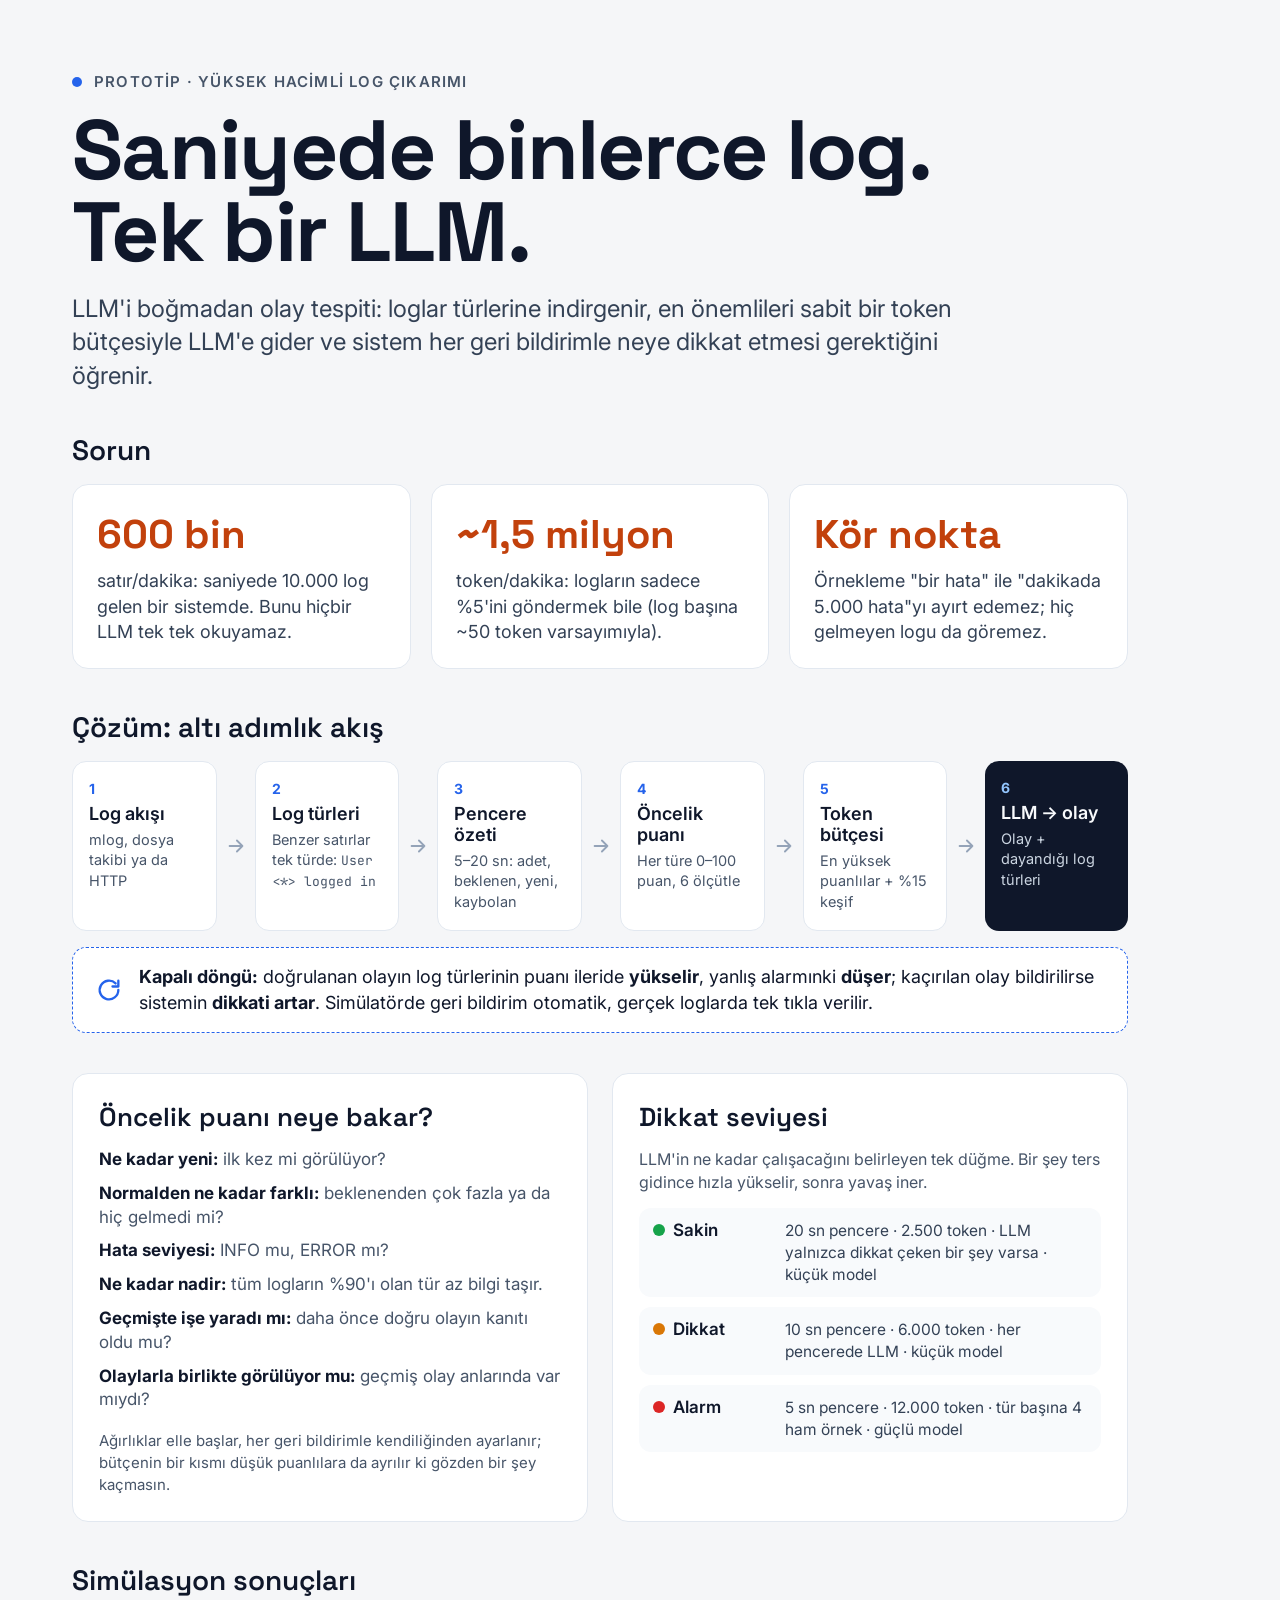
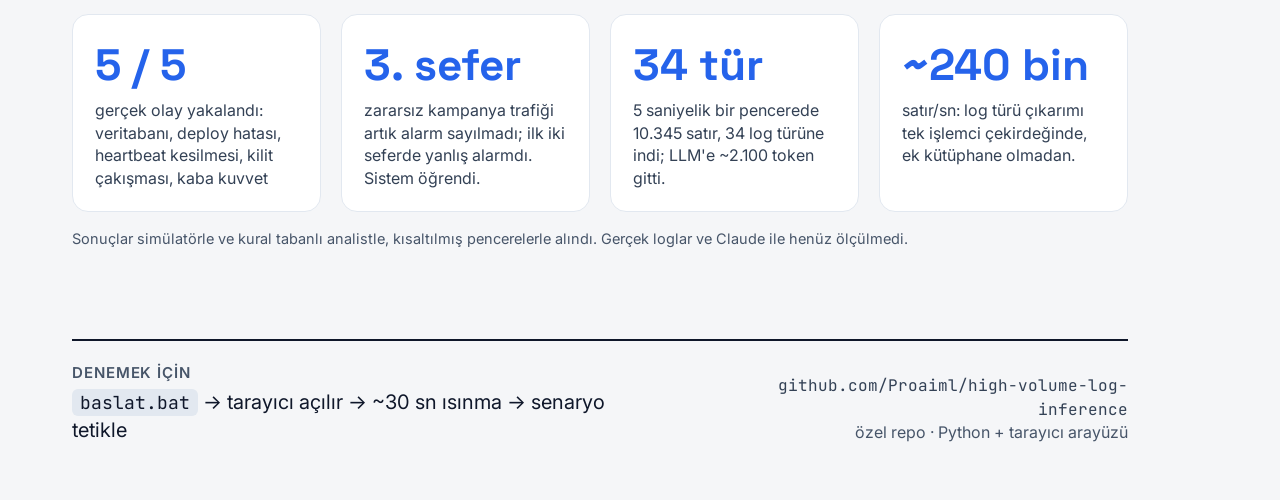
==== docs/poster/poster.html @ c6f1ba6a "Proje posterini ekle (PNG, PDF, HTML) Co-Authored-By: Claude Opus 5.5 <noreply@anthropic.com>" ====
<!doctype html>
<html lang="tr">
<head>
<meta charset="utf-8">
<meta name="viewport" content="width=1200">
<title>Log Çıkarım Prototipi — Poster</title>
<link rel="preconnect" href="https://fonts.googleapis.com">
<link href="https://fonts.googleapis.com/css2?family=Inter:wght@400;500;600;700&amp;family=Space+Grotesk:wght@500;600;700&amp;family=JetBrains+Mono:wght@400;500&amp;display=swap" rel="stylesheet">
<style>
body{margin:0;background:#F5F6F8}
@page{size:1200px 2100px;margin:0}
@media print{html,body{width:1200px;height:2100px;overflow:hidden}body{-webkit-print-color-adjust:exact;print-color-adjust:exact}}
a{color:#1D4ED8}a:hover{color:#1E3A8A}
</style>
</head>
<body>
<div style="width: 1200px; height: 2100px; box-sizing: border-box; padding: 72px 72px 56px; background: #F5F6F8; color: #0F172A; font-family: Inter, system-ui, sans-serif; display: flex; flex-direction: column; gap: 40px">

  <header style="display: flex; flex-direction: column; gap: 18px">
    <div style="display: flex; align-items: center; gap: 12px; font-size: 15px; font-weight: 600; letter-spacing: 0.08em; color: #475569">
      <span style="width: 10px; height: 10px; border-radius: 50%; background: #2563EB"></span>
      <span>PROTOTİP · YÜKSEK HACİMLİ LOG ÇIKARIMI</span>
    </div>
    <h1 style="margin: 0; font-family: 'Space Grotesk', Inter, sans-serif; font-size: 84px; line-height: 0.98; font-weight: 700; letter-spacing: -0.02em">Saniyede binlerce log.<br>Tek bir LLM.</h1>
    <p style="margin: 0; max-width: 900px; font-size: 24px; line-height: 1.4; color: #334155">LLM'i boğmadan olay tespiti: loglar türlerine indirgenir, en önemlileri sabit bir token bütçesiyle LLM'e gider ve sistem her geri bildirimle neye dikkat etmesi gerektiğini öğrenir.</p>
  </header>

  <section style="display: flex; flex-direction: column; gap: 16px">
    <h2 style="margin: 0; font-family: 'Space Grotesk', Inter, sans-serif; font-size: 28px; font-weight: 600">Sorun</h2>
    <div style="display: grid; grid-template-columns: repeat(3, minmax(0, 1fr)); gap: 20px">
      <div style="background: #FFFFFF; border: 1px solid #E2E8F0; border-radius: 16px; padding: 24px; display: flex; flex-direction: column; gap: 8px">
        <div style="font-family: 'Space Grotesk', Inter, sans-serif; font-size: 40px; font-weight: 700; color: #C2410C">600 bin</div>
        <div style="font-size: 18px; line-height: 1.4; color: #334155">satır/dakika: saniyede 10.000 log gelen bir sistemde. Bunu hiçbir LLM tek tek okuyamaz.</div>
      </div>
      <div style="background: #FFFFFF; border: 1px solid #E2E8F0; border-radius: 16px; padding: 24px; display: flex; flex-direction: column; gap: 8px">
        <div style="font-family: 'Space Grotesk', Inter, sans-serif; font-size: 40px; font-weight: 700; color: #C2410C">~1,5 milyon</div>
        <div style="font-size: 18px; line-height: 1.4; color: #334155">token/dakika: logların sadece %5'ini göndermek bile (log başına ~50 token varsayımıyla).</div>
      </div>
      <div style="background: #FFFFFF; border: 1px solid #E2E8F0; border-radius: 16px; padding: 24px; display: flex; flex-direction: column; gap: 8px">
        <div style="font-family: 'Space Grotesk', Inter, sans-serif; font-size: 40px; font-weight: 700; color: #C2410C">Kör nokta</div>
        <div style="font-size: 18px; line-height: 1.4; color: #334155">Örnekleme "bir hata" ile "dakikada 5.000 hata"yı ayırt edemez; hiç gelmeyen logu da göremez.</div>
      </div>
    </div>
  </section>

  <section style="display: flex; flex-direction: column; gap: 16px">
    <h2 style="margin: 0; font-family: 'Space Grotesk', Inter, sans-serif; font-size: 28px; font-weight: 600">Çözüm: altı adımlık akış</h2>
    <div style="display: flex; align-items: stretch; gap: 8px">
      <div style="flex: 1; background: #FFFFFF; border: 1px solid #E2E8F0; border-radius: 14px; padding: 18px 16px; display: flex; flex-direction: column; gap: 6px">
        <div style="font-size: 14px; font-weight: 700; color: #2563EB">1</div>
        <div style="font-size: 18px; font-weight: 600">Log akışı</div>
        <div style="font-size: 14.5px; line-height: 1.4; color: #475569">mlog, dosya takibi ya da HTTP</div>
      </div>
      <svg width="22" height="22" viewBox="0 0 24 24" aria-hidden="true" style="align-self: center; flex: none"><path d="M5 12h14M13 6l6 6-6 6" stroke="#94A3B8" stroke-width="2" fill="none" stroke-linecap="round" stroke-linejoin="round"></path></svg>
      <div style="flex: 1; background: #FFFFFF; border: 1px solid #E2E8F0; border-radius: 14px; padding: 18px 16px; display: flex; flex-direction: column; gap: 6px">
        <div style="font-size: 14px; font-weight: 700; color: #2563EB">2</div>
        <div style="font-size: 18px; font-weight: 600">Log türleri</div>
        <div style="font-size: 14.5px; line-height: 1.4; color: #475569">Benzer satırlar tek türde: <span style="font-family: 'JetBrains Mono', monospace; font-size: 13px">User &lt;*&gt; logged in</span></div>
      </div>
      <svg width="22" height="22" viewBox="0 0 24 24" aria-hidden="true" style="align-self: center; flex: none"><path d="M5 12h14M13 6l6 6-6 6" stroke="#94A3B8" stroke-width="2" fill="none" stroke-linecap="round" stroke-linejoin="round"></path></svg>
      <div style="flex: 1; background: #FFFFFF; border: 1px solid #E2E8F0; border-radius: 14px; padding: 18px 16px; display: flex; flex-direction: column; gap: 6px">
        <div style="font-size: 14px; font-weight: 700; color: #2563EB">3</div>
        <div style="font-size: 18px; font-weight: 600">Pencere özeti</div>
        <div style="font-size: 14.5px; line-height: 1.4; color: #475569">5–20 sn: adet, beklenen, yeni, kaybolan</div>
      </div>
      <svg width="22" height="22" viewBox="0 0 24 24" aria-hidden="true" style="align-self: center; flex: none"><path d="M5 12h14M13 6l6 6-6 6" stroke="#94A3B8" stroke-width="2" fill="none" stroke-linecap="round" stroke-linejoin="round"></path></svg>
      <div style="flex: 1; background: #FFFFFF; border: 1px solid #E2E8F0; border-radius: 14px; padding: 18px 16px; display: flex; flex-direction: column; gap: 6px">
        <div style="font-size: 14px; font-weight: 700; color: #2563EB">4</div>
        <div style="font-size: 18px; font-weight: 600">Öncelik puanı</div>
        <div style="font-size: 14.5px; line-height: 1.4; color: #475569">Her türe 0–100 puan, 6 ölçütle</div>
      </div>
      <svg width="22" height="22" viewBox="0 0 24 24" aria-hidden="true" style="align-self: center; flex: none"><path d="M5 12h14M13 6l6 6-6 6" stroke="#94A3B8" stroke-width="2" fill="none" stroke-linecap="round" stroke-linejoin="round"></path></svg>
      <div style="flex: 1; background: #FFFFFF; border: 1px solid #E2E8F0; border-radius: 14px; padding: 18px 16px; display: flex; flex-direction: column; gap: 6px">
        <div style="font-size: 14px; font-weight: 700; color: #2563EB">5</div>
        <div style="font-size: 18px; font-weight: 600">Token bütçesi</div>
        <div style="font-size: 14.5px; line-height: 1.4; color: #475569">En yüksek puanlılar + %15 keşif</div>
      </div>
      <svg width="22" height="22" viewBox="0 0 24 24" aria-hidden="true" style="align-self: center; flex: none"><path d="M5 12h14M13 6l6 6-6 6" stroke="#94A3B8" stroke-width="2" fill="none" stroke-linecap="round" stroke-linejoin="round"></path></svg>
      <div style="flex: 1; background: #0F172A; color: #F8FAFC; border-radius: 14px; padding: 18px 16px; display: flex; flex-direction: column; gap: 6px">
        <div style="font-size: 14px; font-weight: 700; color: #93C5FD">6</div>
        <div style="font-size: 18px; font-weight: 600">LLM → olay</div>
        <div style="font-size: 14.5px; line-height: 1.4; color: #CBD5E1">Olay + dayandığı log türleri</div>
      </div>
    </div>
    <div style="display: flex; align-items: center; gap: 16px; background: #FFFFFF; border: 1px dashed #2563EB; border-radius: 14px; padding: 16px 22px">
      <svg width="28" height="28" viewBox="0 0 24 24" aria-hidden="true" style="flex: none"><path d="M20 12a8 8 0 1 1-2.34-5.66M20 4v5h-5" stroke="#2563EB" stroke-width="2" fill="none" stroke-linecap="round" stroke-linejoin="round"></path></svg>
      <div style="font-size: 18px; line-height: 1.45"><b>Kapalı döngü:</b> doğrulanan olayın log türlerinin puanı ileride <b>yükselir</b>, yanlış alarmınki <b>düşer</b>; kaçırılan olay bildirilirse sistemin <b>dikkati artar</b>. Simülatörde geri bildirim otomatik, gerçek loglarda tek tıkla verilir.</div>
    </div>
  </section>

  <section style="display: grid; grid-template-columns: repeat(2, minmax(0, 1fr)); gap: 24px">
    <div style="background: #FFFFFF; border: 1px solid #E2E8F0; border-radius: 16px; padding: 26px; display: flex; flex-direction: column; gap: 14px">
      <h2 style="margin: 0; font-family: 'Space Grotesk', Inter, sans-serif; font-size: 26px; font-weight: 600">Öncelik puanı neye bakar?</h2>
      <div style="display: flex; flex-direction: column; gap: 10px; font-size: 17px; line-height: 1.4">
        <div><b>Ne kadar yeni:</b> <span style="color: #475569">ilk kez mi görülüyor?</span></div>
        <div><b>Normalden ne kadar farklı:</b> <span style="color: #475569">beklenenden çok fazla ya da hiç gelmedi mi?</span></div>
        <div><b>Hata seviyesi:</b> <span style="color: #475569">INFO mu, ERROR mı?</span></div>
        <div><b>Ne kadar nadir:</b> <span style="color: #475569">tüm logların %90'ı olan tür az bilgi taşır.</span></div>
        <div><b>Geçmişte işe yaradı mı:</b> <span style="color: #475569">daha önce doğru olayın kanıtı oldu mu?</span></div>
        <div><b>Olaylarla birlikte görülüyor mu:</b> <span style="color: #475569">geçmiş olay anlarında var mıydı?</span></div>
      </div>
      <p style="margin: 4px 0 0; font-size: 15px; line-height: 1.45; color: #475569">Ağırlıklar elle başlar, her geri bildirimle kendiliğinden ayarlanır; bütçenin bir kısmı düşük puanlılara da ayrılır ki gözden bir şey kaçmasın.</p>
    </div>
    <div style="background: #FFFFFF; border: 1px solid #E2E8F0; border-radius: 16px; padding: 26px; display: flex; flex-direction: column; gap: 14px">
      <h2 style="margin: 0; font-family: 'Space Grotesk', Inter, sans-serif; font-size: 26px; font-weight: 600">Dikkat seviyesi</h2>
      <p style="margin: 0; font-size: 16px; line-height: 1.45; color: #475569">LLM'in ne kadar çalışacağını belirleyen tek düğme. Bir şey ters gidince hızla yükselir, sonra yavaş iner.</p>
      <div style="display: flex; flex-direction: column; gap: 10px">
        <div style="display: grid; grid-template-columns: 120px minmax(0, 1fr); gap: 12px; align-items: start; padding: 12px 14px; border-radius: 12px; background: #F8FAFC">
          <div style="display: flex; align-items: center; gap: 8px; font-weight: 600; font-size: 17px"><span style="width: 12px; height: 12px; border-radius: 50%; background: #16A34A"></span>Sakin</div>
          <div style="font-size: 15.5px; line-height: 1.4; color: #334155">20 sn pencere · 2.500 token · LLM yalnızca dikkat çeken bir şey varsa · küçük model</div>
        </div>
        <div style="display: grid; grid-template-columns: 120px minmax(0, 1fr); gap: 12px; align-items: start; padding: 12px 14px; border-radius: 12px; background: #F8FAFC">
          <div style="display: flex; align-items: center; gap: 8px; font-weight: 600; font-size: 17px"><span style="width: 12px; height: 12px; border-radius: 50%; background: #D97706"></span>Dikkat</div>
          <div style="font-size: 15.5px; line-height: 1.4; color: #334155">10 sn pencere · 6.000 token · her pencerede LLM · küçük model</div>
        </div>
        <div style="display: grid; grid-template-columns: 120px minmax(0, 1fr); gap: 12px; align-items: start; padding: 12px 14px; border-radius: 12px; background: #F8FAFC">
          <div style="display: flex; align-items: center; gap: 8px; font-weight: 600; font-size: 17px"><span style="width: 12px; height: 12px; border-radius: 50%; background: #DC2626"></span>Alarm</div>
          <div style="font-size: 15.5px; line-height: 1.4; color: #334155">5 sn pencere · 12.000 token · tür başına 4 ham örnek · güçlü model</div>
        </div>
      </div>
    </div>
  </section>

  <section style="display: flex; flex-direction: column; gap: 16px">
    <h2 style="margin: 0; font-family: 'Space Grotesk', Inter, sans-serif; font-size: 28px; font-weight: 600">Simülasyon sonuçları</h2>
    <div style="display: grid; grid-template-columns: repeat(4, minmax(0, 1fr)); gap: 20px">
      <div style="background: #FFFFFF; border: 1px solid #E2E8F0; border-radius: 16px; padding: 22px; display: flex; flex-direction: column; gap: 6px">
        <div style="font-family: 'Space Grotesk', Inter, sans-serif; font-size: 44px; font-weight: 700; color: #2563EB">5 / 5</div>
        <div style="font-size: 16px; line-height: 1.4; color: #334155">gerçek olay yakalandı: veritabanı, deploy hatası, heartbeat kesilmesi, kilit çakışması, kaba kuvvet</div>
      </div>
      <div style="background: #FFFFFF; border: 1px solid #E2E8F0; border-radius: 16px; padding: 22px; display: flex; flex-direction: column; gap: 6px">
        <div style="font-family: 'Space Grotesk', Inter, sans-serif; font-size: 44px; font-weight: 700; color: #2563EB">3. sefer</div>
        <div style="font-size: 16px; line-height: 1.4; color: #334155">zararsız kampanya trafiği artık alarm sayılmadı; ilk iki seferde yanlış alarmdı. Sistem öğrendi.</div>
      </div>
      <div style="background: #FFFFFF; border: 1px solid #E2E8F0; border-radius: 16px; padding: 22px; display: flex; flex-direction: column; gap: 6px">
        <div style="font-family: 'Space Grotesk', Inter, sans-serif; font-size: 44px; font-weight: 700; color: #2563EB">34 tür</div>
        <div style="font-size: 16px; line-height: 1.4; color: #334155">5 saniyelik bir pencerede 10.345 satır, 34 log türüne indi; LLM'e ~2.100 token gitti.</div>
      </div>
      <div style="background: #FFFFFF; border: 1px solid #E2E8F0; border-radius: 16px; padding: 22px; display: flex; flex-direction: column; gap: 6px">
        <div style="font-family: 'Space Grotesk', Inter, sans-serif; font-size: 44px; font-weight: 700; color: #2563EB">~240 bin</div>
        <div style="font-size: 16px; line-height: 1.4; color: #334155">satır/sn: log türü çıkarımı tek işlemci çekirdeğinde, ek kütüphane olmadan.</div>
      </div>
    </div>
    <p style="margin: 0; font-size: 14.5px; line-height: 1.45; color: #475569">Sonuçlar simülatörle ve kural tabanlı analistle, kısaltılmış pencerelerle alındı. Gerçek loglar ve Claude ile henüz ölçülmedi.</p>
  </section>

  <footer style="margin-top: auto; display: flex; justify-content: space-between; align-items: flex-end; gap: 24px; border-top: 2px solid #0F172A; padding-top: 22px">
    <div style="display: flex; flex-direction: column; gap: 6px">
      <div style="font-size: 15px; font-weight: 600; letter-spacing: 0.06em; color: #475569">DENEMEK İÇİN</div>
      <div style="font-size: 20px; line-height: 1.4"><span style="font-family: 'JetBrains Mono', monospace; font-size: 18px; background: #E2E8F0; padding: 2px 8px; border-radius: 6px">baslat.bat</span> → tarayıcı açılır → ~30 sn ısınma → senaryo tetikle</div>
    </div>
    <div style="text-align: right; font-size: 16px; line-height: 1.45; color: #334155">
      <div style="font-family: 'JetBrains Mono', monospace; font-size: 16px">github.com/Proaiml/high-volume-log-inference</div>
      <div style="color: #475569">özel repo · Python + tarayıcı arayüzü</div>
    </div>
  </footer>
</div>
</body>
</html>
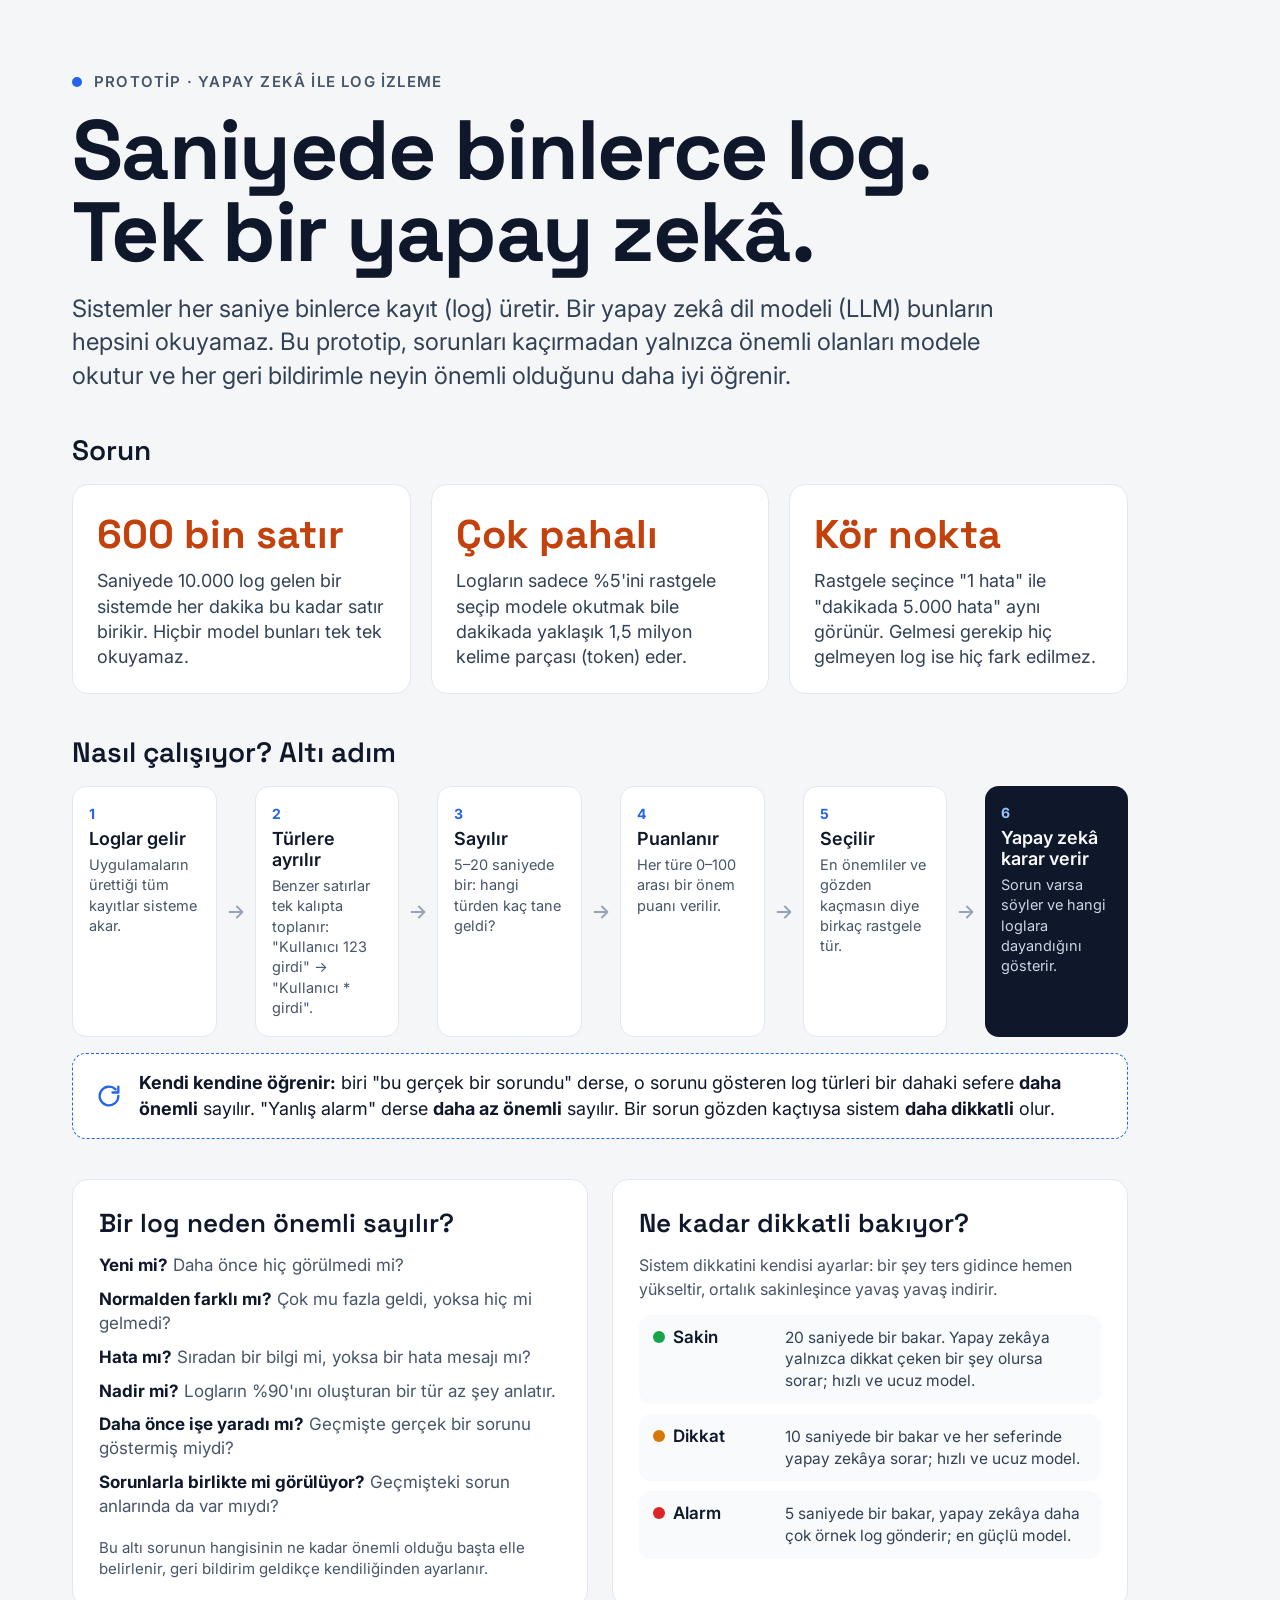
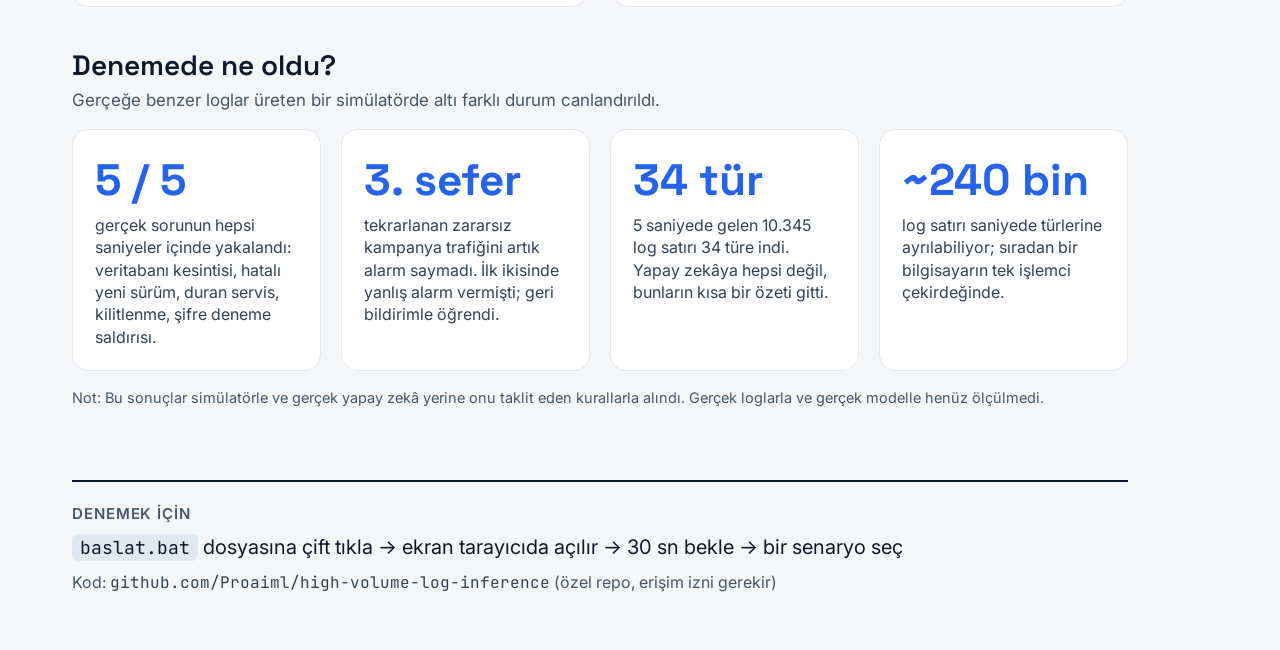
==== commit ea31bfea: "Posteri sadeleştir: mlog'u kaldır, metinleri herkesin anlayacağı dile çevir Co-Authored-By: Claude O" ====
--- a/docs/poster/poster.html
+++ b/docs/poster/poster.html
@@ -8,151 +8,149 @@
 <link href="https://fonts.googleapis.com/css2?family=Inter:wght@400;500;600;700&amp;family=Space+Grotesk:wght@500;600;700&amp;family=JetBrains+Mono:wght@400;500&amp;display=swap" rel="stylesheet">
 <style>
 body{margin:0;background:#F5F6F8}
-@page{size:1200px 2100px;margin:0}
-@media print{html,body{width:1200px;height:2100px;overflow:hidden}body{-webkit-print-color-adjust:exact;print-color-adjust:exact}}
+@page{size:1200px 2250px;margin:0}
+@media print{html,body{width:1200px;height:2250px;overflow:hidden}body{-webkit-print-color-adjust:exact;print-color-adjust:exact}}
 a{color:#1D4ED8}a:hover{color:#1E3A8A}
 </style>
 </head>
 <body>
-<div style="width: 1200px; height: 2100px; box-sizing: border-box; padding: 72px 72px 56px; background: #F5F6F8; color: #0F172A; font-family: Inter, system-ui, sans-serif; display: flex; flex-direction: column; gap: 40px">
+<div style="width: 1200px; height: 2250px; box-sizing: border-box; padding: 72px 72px 56px; background: #F5F6F8; color: #0F172A; font-family: Inter, system-ui, sans-serif; display: flex; flex-direction: column; gap: 40px">
 
   <header style="display: flex; flex-direction: column; gap: 18px">
     <div style="display: flex; align-items: center; gap: 12px; font-size: 15px; font-weight: 600; letter-spacing: 0.08em; color: #475569">
       <span style="width: 10px; height: 10px; border-radius: 50%; background: #2563EB"></span>
-      <span>PROTOTİP · YÜKSEK HACİMLİ LOG ÇIKARIMI</span>
+      <span>PROTOTİP · YAPAY ZEKÂ İLE LOG İZLEME</span>
     </div>
-    <h1 style="margin: 0; font-family: 'Space Grotesk', Inter, sans-serif; font-size: 84px; line-height: 0.98; font-weight: 700; letter-spacing: -0.02em">Saniyede binlerce log.<br>Tek bir LLM.</h1>
-    <p style="margin: 0; max-width: 900px; font-size: 24px; line-height: 1.4; color: #334155">LLM'i boğmadan olay tespiti: loglar türlerine indirgenir, en önemlileri sabit bir token bütçesiyle LLM'e gider ve sistem her geri bildirimle neye dikkat etmesi gerektiğini öğrenir.</p>
+    <h1 style="margin: 0; font-family: 'Space Grotesk', Inter, sans-serif; font-size: 84px; line-height: 0.98; font-weight: 700; letter-spacing: -0.02em">Saniyede binlerce log.<br>Tek bir yapay zekâ.</h1>
+    <p style="margin: 0; max-width: 960px; font-size: 24px; line-height: 1.4; color: #334155">Sistemler her saniye binlerce kayıt (log) üretir. Bir yapay zekâ dil modeli (LLM) bunların hepsini okuyamaz. Bu prototip, sorunları kaçırmadan yalnızca önemli olanları modele okutur ve her geri bildirimle neyin önemli olduğunu daha iyi öğrenir.</p>
   </header>
 
   <section style="display: flex; flex-direction: column; gap: 16px">
     <h2 style="margin: 0; font-family: 'Space Grotesk', Inter, sans-serif; font-size: 28px; font-weight: 600">Sorun</h2>
     <div style="display: grid; grid-template-columns: repeat(3, minmax(0, 1fr)); gap: 20px">
       <div style="background: #FFFFFF; border: 1px solid #E2E8F0; border-radius: 16px; padding: 24px; display: flex; flex-direction: column; gap: 8px">
-        <div style="font-family: 'Space Grotesk', Inter, sans-serif; font-size: 40px; font-weight: 700; color: #C2410C">600 bin</div>
-        <div style="font-size: 18px; line-height: 1.4; color: #334155">satır/dakika: saniyede 10.000 log gelen bir sistemde. Bunu hiçbir LLM tek tek okuyamaz.</div>
+        <div style="font-family: 'Space Grotesk', Inter, sans-serif; font-size: 40px; font-weight: 700; color: #C2410C">600 bin satır</div>
+        <div style="font-size: 18px; line-height: 1.4; color: #334155">Saniyede 10.000 log gelen bir sistemde her dakika bu kadar satır birikir. Hiçbir model bunları tek tek okuyamaz.</div>
       </div>
       <div style="background: #FFFFFF; border: 1px solid #E2E8F0; border-radius: 16px; padding: 24px; display: flex; flex-direction: column; gap: 8px">
-        <div style="font-family: 'Space Grotesk', Inter, sans-serif; font-size: 40px; font-weight: 700; color: #C2410C">~1,5 milyon</div>
-        <div style="font-size: 18px; line-height: 1.4; color: #334155">token/dakika: logların sadece %5'ini göndermek bile (log başına ~50 token varsayımıyla).</div>
+        <div style="font-family: 'Space Grotesk', Inter, sans-serif; font-size: 40px; font-weight: 700; color: #C2410C">Çok pahalı</div>
+        <div style="font-size: 18px; line-height: 1.4; color: #334155">Logların sadece %5'ini rastgele seçip modele okutmak bile dakikada yaklaşık 1,5 milyon kelime parçası (token) eder.</div>
       </div>
       <div style="background: #FFFFFF; border: 1px solid #E2E8F0; border-radius: 16px; padding: 24px; display: flex; flex-direction: column; gap: 8px">
         <div style="font-family: 'Space Grotesk', Inter, sans-serif; font-size: 40px; font-weight: 700; color: #C2410C">Kör nokta</div>
-        <div style="font-size: 18px; line-height: 1.4; color: #334155">Örnekleme "bir hata" ile "dakikada 5.000 hata"yı ayırt edemez; hiç gelmeyen logu da göremez.</div>
+        <div style="font-size: 18px; line-height: 1.4; color: #334155">Rastgele seçince "1 hata" ile "dakikada 5.000 hata" aynı görünür. Gelmesi gerekip hiç gelmeyen log ise hiç fark edilmez.</div>
       </div>
     </div>
   </section>
 
   <section style="display: flex; flex-direction: column; gap: 16px">
-    <h2 style="margin: 0; font-family: 'Space Grotesk', Inter, sans-serif; font-size: 28px; font-weight: 600">Çözüm: altı adımlık akış</h2>
+    <h2 style="margin: 0; font-family: 'Space Grotesk', Inter, sans-serif; font-size: 28px; font-weight: 600">Nasıl çalışıyor? Altı adım</h2>
     <div style="display: flex; align-items: stretch; gap: 8px">
       <div style="flex: 1; background: #FFFFFF; border: 1px solid #E2E8F0; border-radius: 14px; padding: 18px 16px; display: flex; flex-direction: column; gap: 6px">
         <div style="font-size: 14px; font-weight: 700; color: #2563EB">1</div>
-        <div style="font-size: 18px; font-weight: 600">Log akışı</div>
-        <div style="font-size: 14.5px; line-height: 1.4; color: #475569">mlog, dosya takibi ya da HTTP</div>
+        <div style="font-size: 18px; font-weight: 600">Loglar gelir</div>
+        <div style="font-size: 14.5px; line-height: 1.4; color: #475569">Uygulamaların ürettiği tüm kayıtlar sisteme akar.</div>
       </div>
       <svg width="22" height="22" viewBox="0 0 24 24" aria-hidden="true" style="align-self: center; flex: none"><path d="M5 12h14M13 6l6 6-6 6" stroke="#94A3B8" stroke-width="2" fill="none" stroke-linecap="round" stroke-linejoin="round"></path></svg>
       <div style="flex: 1; background: #FFFFFF; border: 1px solid #E2E8F0; border-radius: 14px; padding: 18px 16px; display: flex; flex-direction: column; gap: 6px">
         <div style="font-size: 14px; font-weight: 700; color: #2563EB">2</div>
-        <div style="font-size: 18px; font-weight: 600">Log türleri</div>
-        <div style="font-size: 14.5px; line-height: 1.4; color: #475569">Benzer satırlar tek türde: <span style="font-family: 'JetBrains Mono', monospace; font-size: 13px">User &lt;*&gt; logged in</span></div>
+        <div style="font-size: 18px; font-weight: 600">Türlere ayrılır</div>
+        <div style="font-size: 14.5px; line-height: 1.4; color: #475569">Benzer satırlar tek kalıpta toplanır: "Kullanıcı 123 girdi" → "Kullanıcı * girdi".</div>
       </div>
       <svg width="22" height="22" viewBox="0 0 24 24" aria-hidden="true" style="align-self: center; flex: none"><path d="M5 12h14M13 6l6 6-6 6" stroke="#94A3B8" stroke-width="2" fill="none" stroke-linecap="round" stroke-linejoin="round"></path></svg>
       <div style="flex: 1; background: #FFFFFF; border: 1px solid #E2E8F0; border-radius: 14px; padding: 18px 16px; display: flex; flex-direction: column; gap: 6px">
         <div style="font-size: 14px; font-weight: 700; color: #2563EB">3</div>
-        <div style="font-size: 18px; font-weight: 600">Pencere özeti</div>
-        <div style="font-size: 14.5px; line-height: 1.4; color: #475569">5–20 sn: adet, beklenen, yeni, kaybolan</div>
+        <div style="font-size: 18px; font-weight: 600">Sayılır</div>
+        <div style="font-size: 14.5px; line-height: 1.4; color: #475569">5–20 saniyede bir: hangi türden kaç tane geldi?</div>
       </div>
       <svg width="22" height="22" viewBox="0 0 24 24" aria-hidden="true" style="align-self: center; flex: none"><path d="M5 12h14M13 6l6 6-6 6" stroke="#94A3B8" stroke-width="2" fill="none" stroke-linecap="round" stroke-linejoin="round"></path></svg>
       <div style="flex: 1; background: #FFFFFF; border: 1px solid #E2E8F0; border-radius: 14px; padding: 18px 16px; display: flex; flex-direction: column; gap: 6px">
         <div style="font-size: 14px; font-weight: 700; color: #2563EB">4</div>
-        <div style="font-size: 18px; font-weight: 600">Öncelik puanı</div>
-        <div style="font-size: 14.5px; line-height: 1.4; color: #475569">Her türe 0–100 puan, 6 ölçütle</div>
+        <div style="font-size: 18px; font-weight: 600">Puanlanır</div>
+        <div style="font-size: 14.5px; line-height: 1.4; color: #475569">Her türe 0–100 arası bir önem puanı verilir.</div>
       </div>
       <svg width="22" height="22" viewBox="0 0 24 24" aria-hidden="true" style="align-self: center; flex: none"><path d="M5 12h14M13 6l6 6-6 6" stroke="#94A3B8" stroke-width="2" fill="none" stroke-linecap="round" stroke-linejoin="round"></path></svg>
       <div style="flex: 1; background: #FFFFFF; border: 1px solid #E2E8F0; border-radius: 14px; padding: 18px 16px; display: flex; flex-direction: column; gap: 6px">
         <div style="font-size: 14px; font-weight: 700; color: #2563EB">5</div>
-        <div style="font-size: 18px; font-weight: 600">Token bütçesi</div>
-        <div style="font-size: 14.5px; line-height: 1.4; color: #475569">En yüksek puanlılar + %15 keşif</div>
+        <div style="font-size: 18px; font-weight: 600">Seçilir</div>
+        <div style="font-size: 14.5px; line-height: 1.4; color: #475569">En önemliler ve gözden kaçmasın diye birkaç rastgele tür.</div>
       </div>
       <svg width="22" height="22" viewBox="0 0 24 24" aria-hidden="true" style="align-self: center; flex: none"><path d="M5 12h14M13 6l6 6-6 6" stroke="#94A3B8" stroke-width="2" fill="none" stroke-linecap="round" stroke-linejoin="round"></path></svg>
       <div style="flex: 1; background: #0F172A; color: #F8FAFC; border-radius: 14px; padding: 18px 16px; display: flex; flex-direction: column; gap: 6px">
         <div style="font-size: 14px; font-weight: 700; color: #93C5FD">6</div>
-        <div style="font-size: 18px; font-weight: 600">LLM → olay</div>
-        <div style="font-size: 14.5px; line-height: 1.4; color: #CBD5E1">Olay + dayandığı log türleri</div>
+        <div style="font-size: 18px; font-weight: 600">Yapay zekâ karar verir</div>
+        <div style="font-size: 14.5px; line-height: 1.4; color: #CBD5E1">Sorun varsa söyler ve hangi loglara dayandığını gösterir.</div>
       </div>
     </div>
     <div style="display: flex; align-items: center; gap: 16px; background: #FFFFFF; border: 1px dashed #2563EB; border-radius: 14px; padding: 16px 22px">
       <svg width="28" height="28" viewBox="0 0 24 24" aria-hidden="true" style="flex: none"><path d="M20 12a8 8 0 1 1-2.34-5.66M20 4v5h-5" stroke="#2563EB" stroke-width="2" fill="none" stroke-linecap="round" stroke-linejoin="round"></path></svg>
-      <div style="font-size: 18px; line-height: 1.45"><b>Kapalı döngü:</b> doğrulanan olayın log türlerinin puanı ileride <b>yükselir</b>, yanlış alarmınki <b>düşer</b>; kaçırılan olay bildirilirse sistemin <b>dikkati artar</b>. Simülatörde geri bildirim otomatik, gerçek loglarda tek tıkla verilir.</div>
+      <div style="font-size: 18px; line-height: 1.45"><b>Kendi kendine öğrenir:</b> biri "bu gerçek bir sorundu" derse, o sorunu gösteren log türleri bir dahaki sefere <b>daha önemli</b> sayılır. "Yanlış alarm" derse <b>daha az önemli</b> sayılır. Bir sorun gözden kaçtıysa sistem <b>daha dikkatli</b> olur.</div>
     </div>
   </section>
 
   <section style="display: grid; grid-template-columns: repeat(2, minmax(0, 1fr)); gap: 24px">
     <div style="background: #FFFFFF; border: 1px solid #E2E8F0; border-radius: 16px; padding: 26px; display: flex; flex-direction: column; gap: 14px">
-      <h2 style="margin: 0; font-family: 'Space Grotesk', Inter, sans-serif; font-size: 26px; font-weight: 600">Öncelik puanı neye bakar?</h2>
+      <h2 style="margin: 0; font-family: 'Space Grotesk', Inter, sans-serif; font-size: 26px; font-weight: 600">Bir log neden önemli sayılır?</h2>
       <div style="display: flex; flex-direction: column; gap: 10px; font-size: 17px; line-height: 1.4">
-        <div><b>Ne kadar yeni:</b> <span style="color: #475569">ilk kez mi görülüyor?</span></div>
-        <div><b>Normalden ne kadar farklı:</b> <span style="color: #475569">beklenenden çok fazla ya da hiç gelmedi mi?</span></div>
-        <div><b>Hata seviyesi:</b> <span style="color: #475569">INFO mu, ERROR mı?</span></div>
-        <div><b>Ne kadar nadir:</b> <span style="color: #475569">tüm logların %90'ı olan tür az bilgi taşır.</span></div>
-        <div><b>Geçmişte işe yaradı mı:</b> <span style="color: #475569">daha önce doğru olayın kanıtı oldu mu?</span></div>
-        <div><b>Olaylarla birlikte görülüyor mu:</b> <span style="color: #475569">geçmiş olay anlarında var mıydı?</span></div>
+        <div><b>Yeni mi?</b> <span style="color: #475569">Daha önce hiç görülmedi mi?</span></div>
+        <div><b>Normalden farklı mı?</b> <span style="color: #475569">Çok mu fazla geldi, yoksa hiç mi gelmedi?</span></div>
+        <div><b>Hata mı?</b> <span style="color: #475569">Sıradan bir bilgi mi, yoksa bir hata mesajı mı?</span></div>
+        <div><b>Nadir mi?</b> <span style="color: #475569">Logların %90'ını oluşturan bir tür az şey anlatır.</span></div>
+        <div><b>Daha önce işe yaradı mı?</b> <span style="color: #475569">Geçmişte gerçek bir sorunu göstermiş miydi?</span></div>
+        <div><b>Sorunlarla birlikte mi görülüyor?</b> <span style="color: #475569">Geçmişteki sorun anlarında da var mıydı?</span></div>
       </div>
-      <p style="margin: 4px 0 0; font-size: 15px; line-height: 1.45; color: #475569">Ağırlıklar elle başlar, her geri bildirimle kendiliğinden ayarlanır; bütçenin bir kısmı düşük puanlılara da ayrılır ki gözden bir şey kaçmasın.</p>
+      <p style="margin: 4px 0 0; font-size: 15px; line-height: 1.45; color: #475569">Bu altı sorunun hangisinin ne kadar önemli olduğu başta elle belirlenir, geri bildirim geldikçe kendiliğinden ayarlanır.</p>
     </div>
     <div style="background: #FFFFFF; border: 1px solid #E2E8F0; border-radius: 16px; padding: 26px; display: flex; flex-direction: column; gap: 14px">
-      <h2 style="margin: 0; font-family: 'Space Grotesk', Inter, sans-serif; font-size: 26px; font-weight: 600">Dikkat seviyesi</h2>
-      <p style="margin: 0; font-size: 16px; line-height: 1.45; color: #475569">LLM'in ne kadar çalışacağını belirleyen tek düğme. Bir şey ters gidince hızla yükselir, sonra yavaş iner.</p>
+      <h2 style="margin: 0; font-family: 'Space Grotesk', Inter, sans-serif; font-size: 26px; font-weight: 600">Ne kadar dikkatli bakıyor?</h2>
+      <p style="margin: 0; font-size: 16px; line-height: 1.45; color: #475569">Sistem dikkatini kendisi ayarlar: bir şey ters gidince hemen yükseltir, ortalık sakinleşince yavaş yavaş indirir.</p>
       <div style="display: flex; flex-direction: column; gap: 10px">
         <div style="display: grid; grid-template-columns: 120px minmax(0, 1fr); gap: 12px; align-items: start; padding: 12px 14px; border-radius: 12px; background: #F8FAFC">
           <div style="display: flex; align-items: center; gap: 8px; font-weight: 600; font-size: 17px"><span style="width: 12px; height: 12px; border-radius: 50%; background: #16A34A"></span>Sakin</div>
-          <div style="font-size: 15.5px; line-height: 1.4; color: #334155">20 sn pencere · 2.500 token · LLM yalnızca dikkat çeken bir şey varsa · küçük model</div>
+          <div style="font-size: 15.5px; line-height: 1.4; color: #334155">20 saniyede bir bakar. Yapay zekâya yalnızca dikkat çeken bir şey olursa sorar; hızlı ve ucuz model.</div>
         </div>
         <div style="display: grid; grid-template-columns: 120px minmax(0, 1fr); gap: 12px; align-items: start; padding: 12px 14px; border-radius: 12px; background: #F8FAFC">
           <div style="display: flex; align-items: center; gap: 8px; font-weight: 600; font-size: 17px"><span style="width: 12px; height: 12px; border-radius: 50%; background: #D97706"></span>Dikkat</div>
-          <div style="font-size: 15.5px; line-height: 1.4; color: #334155">10 sn pencere · 6.000 token · her pencerede LLM · küçük model</div>
+          <div style="font-size: 15.5px; line-height: 1.4; color: #334155">10 saniyede bir bakar ve her seferinde yapay zekâya sorar; hızlı ve ucuz model.</div>
         </div>
         <div style="display: grid; grid-template-columns: 120px minmax(0, 1fr); gap: 12px; align-items: start; padding: 12px 14px; border-radius: 12px; background: #F8FAFC">
           <div style="display: flex; align-items: center; gap: 8px; font-weight: 600; font-size: 17px"><span style="width: 12px; height: 12px; border-radius: 50%; background: #DC2626"></span>Alarm</div>
-          <div style="font-size: 15.5px; line-height: 1.4; color: #334155">5 sn pencere · 12.000 token · tür başına 4 ham örnek · güçlü model</div>
+          <div style="font-size: 15.5px; line-height: 1.4; color: #334155">5 saniyede bir bakar, yapay zekâya daha çok örnek log gönderir; en güçlü model.</div>
         </div>
       </div>
     </div>
   </section>
 
   <section style="display: flex; flex-direction: column; gap: 16px">
-    <h2 style="margin: 0; font-family: 'Space Grotesk', Inter, sans-serif; font-size: 28px; font-weight: 600">Simülasyon sonuçları</h2>
+    <div style="display: flex; flex-direction: column; gap: 6px">
+      <h2 style="margin: 0; font-family: 'Space Grotesk', Inter, sans-serif; font-size: 28px; font-weight: 600">Denemede ne oldu?</h2>
+      <p style="margin: 0; font-size: 17px; line-height: 1.4; color: #475569">Gerçeğe benzer loglar üreten bir simülatörde altı farklı durum canlandırıldı.</p>
+    </div>
     <div style="display: grid; grid-template-columns: repeat(4, minmax(0, 1fr)); gap: 20px">
       <div style="background: #FFFFFF; border: 1px solid #E2E8F0; border-radius: 16px; padding: 22px; display: flex; flex-direction: column; gap: 6px">
         <div style="font-family: 'Space Grotesk', Inter, sans-serif; font-size: 44px; font-weight: 700; color: #2563EB">5 / 5</div>
-        <div style="font-size: 16px; line-height: 1.4; color: #334155">gerçek olay yakalandı: veritabanı, deploy hatası, heartbeat kesilmesi, kilit çakışması, kaba kuvvet</div>
+        <div style="font-size: 16px; line-height: 1.4; color: #334155">gerçek sorunun hepsi saniyeler içinde yakalandı: veritabanı kesintisi, hatalı yeni sürüm, duran servis, kilitlenme, şifre deneme saldırısı.</div>
       </div>
       <div style="background: #FFFFFF; border: 1px solid #E2E8F0; border-radius: 16px; padding: 22px; display: flex; flex-direction: column; gap: 6px">
         <div style="font-family: 'Space Grotesk', Inter, sans-serif; font-size: 44px; font-weight: 700; color: #2563EB">3. sefer</div>
-        <div style="font-size: 16px; line-height: 1.4; color: #334155">zararsız kampanya trafiği artık alarm sayılmadı; ilk iki seferde yanlış alarmdı. Sistem öğrendi.</div>
+        <div style="font-size: 16px; line-height: 1.4; color: #334155">tekrarlanan zararsız kampanya trafiğini artık alarm saymadı. İlk ikisinde yanlış alarm vermişti; geri bildirimle öğrendi.</div>
       </div>
       <div style="background: #FFFFFF; border: 1px solid #E2E8F0; border-radius: 16px; padding: 22px; display: flex; flex-direction: column; gap: 6px">
         <div style="font-family: 'Space Grotesk', Inter, sans-serif; font-size: 44px; font-weight: 700; color: #2563EB">34 tür</div>
-        <div style="font-size: 16px; line-height: 1.4; color: #334155">5 saniyelik bir pencerede 10.345 satır, 34 log türüne indi; LLM'e ~2.100 token gitti.</div>
+        <div style="font-size: 16px; line-height: 1.4; color: #334155">5 saniyede gelen 10.345 log satırı 34 türe indi. Yapay zekâya hepsi değil, bunların kısa bir özeti gitti.</div>
       </div>
       <div style="background: #FFFFFF; border: 1px solid #E2E8F0; border-radius: 16px; padding: 22px; display: flex; flex-direction: column; gap: 6px">
         <div style="font-family: 'Space Grotesk', Inter, sans-serif; font-size: 44px; font-weight: 700; color: #2563EB">~240 bin</div>
-        <div style="font-size: 16px; line-height: 1.4; color: #334155">satır/sn: log türü çıkarımı tek işlemci çekirdeğinde, ek kütüphane olmadan.</div>
+        <div style="font-size: 16px; line-height: 1.4; color: #334155">log satırı saniyede türlerine ayrılabiliyor; sıradan bir bilgisayarın tek işlemci çekirdeğinde.</div>
       </div>
     </div>
-    <p style="margin: 0; font-size: 14.5px; line-height: 1.45; color: #475569">Sonuçlar simülatörle ve kural tabanlı analistle, kısaltılmış pencerelerle alındı. Gerçek loglar ve Claude ile henüz ölçülmedi.</p>
+    <p style="margin: 0; font-size: 14.5px; line-height: 1.45; color: #475569">Not: Bu sonuçlar simülatörle ve gerçek yapay zekâ yerine onu taklit eden kurallarla alındı. Gerçek loglarla ve gerçek modelle henüz ölçülmedi.</p>
   </section>
 
-  <footer style="margin-top: auto; display: flex; justify-content: space-between; align-items: flex-end; gap: 24px; border-top: 2px solid #0F172A; padding-top: 22px">
-    <div style="display: flex; flex-direction: column; gap: 6px">
-      <div style="font-size: 15px; font-weight: 600; letter-spacing: 0.06em; color: #475569">DENEMEK İÇİN</div>
-      <div style="font-size: 20px; line-height: 1.4"><span style="font-family: 'JetBrains Mono', monospace; font-size: 18px; background: #E2E8F0; padding: 2px 8px; border-radius: 6px">baslat.bat</span> → tarayıcı açılır → ~30 sn ısınma → senaryo tetikle</div>
-    </div>
-    <div style="text-align: right; font-size: 16px; line-height: 1.45; color: #334155">
-      <div style="font-family: 'JetBrains Mono', monospace; font-size: 16px">github.com/Proaiml/high-volume-log-inference</div>
-      <div style="color: #475569">özel repo · Python + tarayıcı arayüzü</div>
-    </div>
+  <footer style="margin-top: auto; display: flex; flex-direction: column; gap: 10px; border-top: 2px solid #0F172A; padding-top: 22px">
+    <div style="font-size: 15px; font-weight: 600; letter-spacing: 0.06em; color: #475569">DENEMEK İÇİN</div>
+    <div style="font-size: 20px; line-height: 1.4"><span style="font-family: 'JetBrains Mono', monospace; font-size: 18px; background: #E2E8F0; padding: 2px 8px; border-radius: 6px">baslat.bat</span> dosyasına çift tıkla → ekran tarayıcıda açılır → 30 sn bekle → bir senaryo seç</div>
+    <div style="font-size: 16px; line-height: 1.45; color: #475569">Kod: <span style="font-family: 'JetBrains Mono', monospace; color: #334155">github.com/Proaiml/high-volume-log-inference</span> (özel repo, erişim izni gerekir)</div>
   </footer>
 </div>
 </body>
